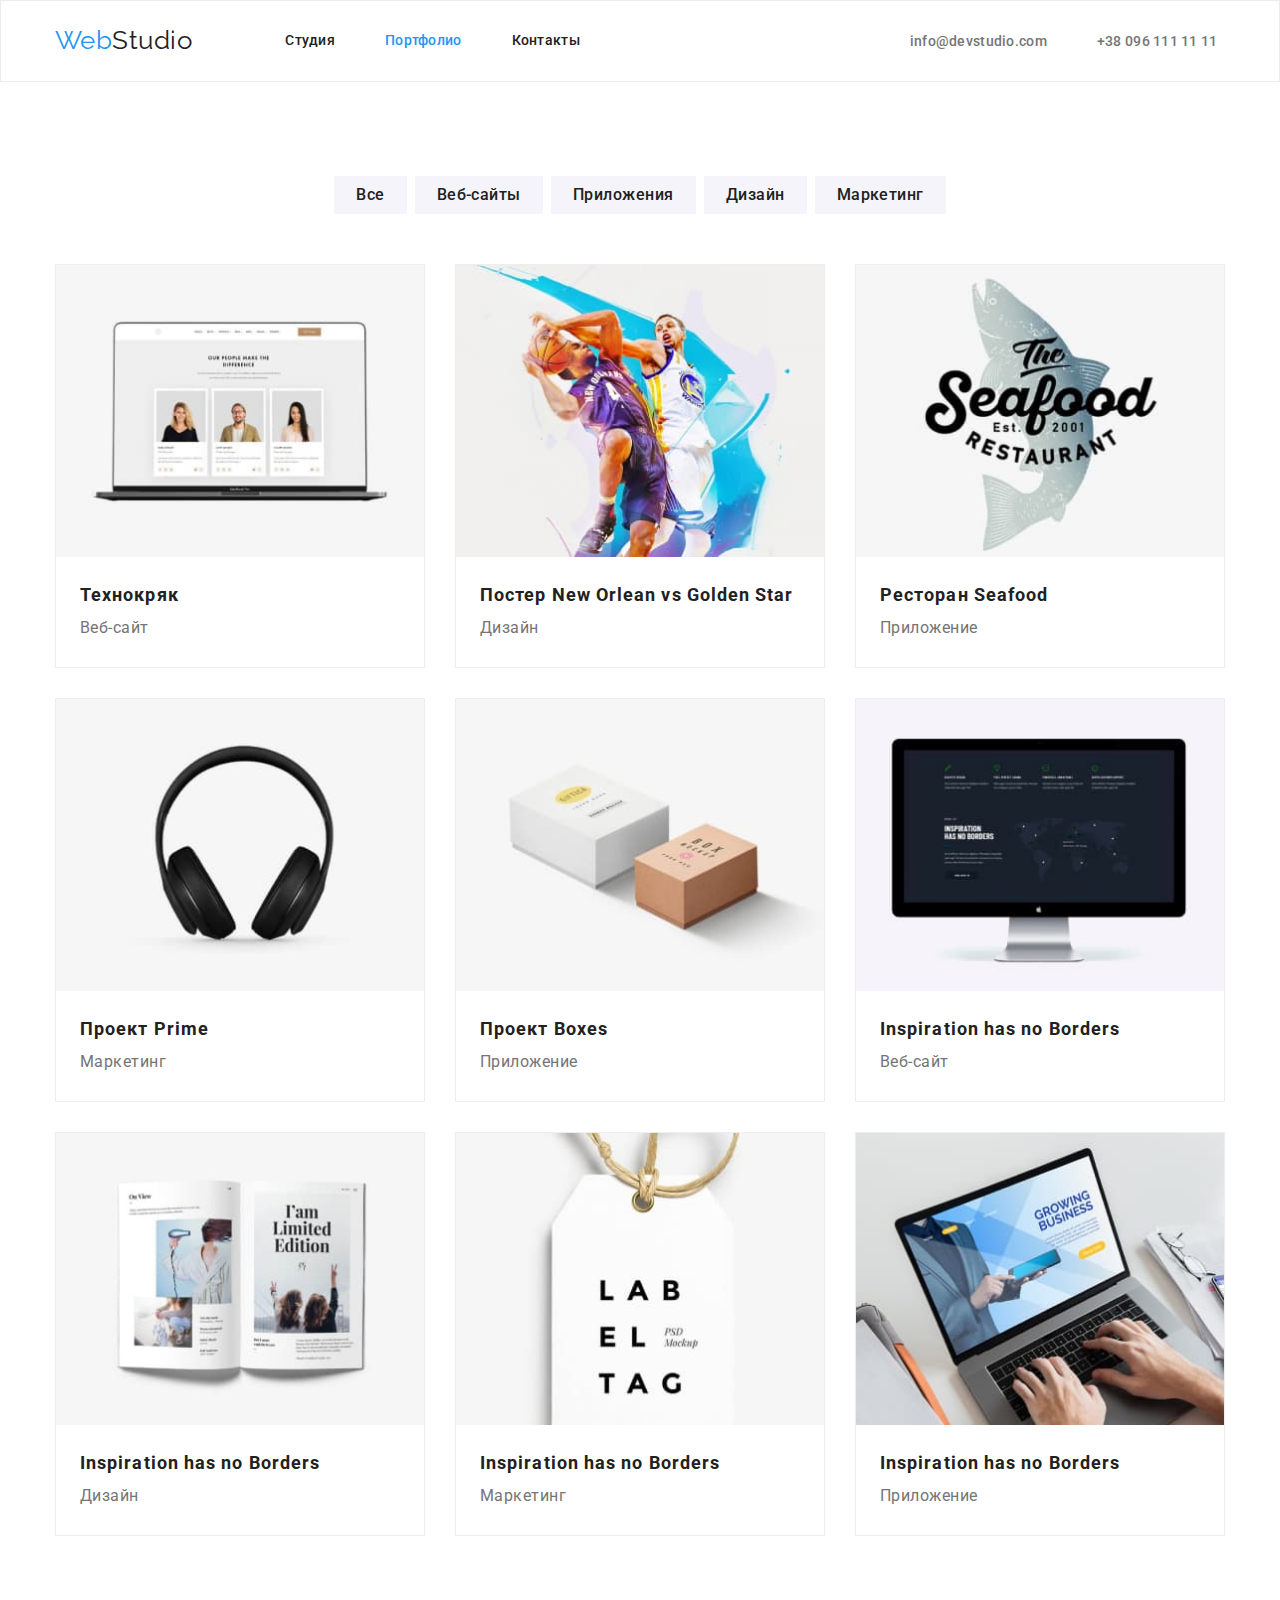
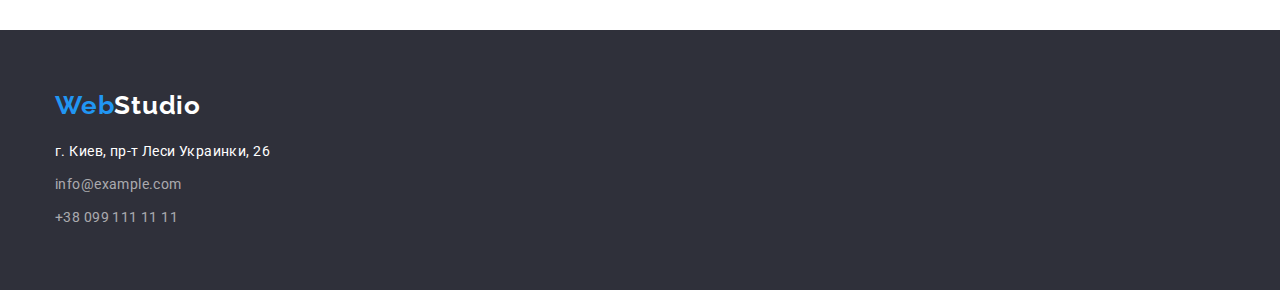
==== portfolio.html @ 839b8679 "New repository" ====
<!DOCTYPE html>
<html lang="ru">
<head>
    <meta charset="UTF-8">
    <meta http-equiv="X-UA-Compatible" content="IE=edge">
    <meta name="viewport" content="width=device-width, initial-scale=1.0">
    <title>Document</title>
    <link rel="preconnect" href="https://fonts.googleapis.com">
    <link rel="preconnect" href="https://fonts.gstatic.com" crossorigin>
    <link
        href="https://fonts.googleapis.com/css2?family=Raleway:wght@700&family=Roboto:ital,wght@0,400;0,500;0,700;1,900&display=swap"
        rel="stylesheet">
    <link rel="stylesheet" href="https://cdnjs.cloudflare.com/ajax/libs/modern-normalize/1.1.0/modern-normalize.min.css">
    <link rel="stylesheet" href="./css/styles.css">
</head>
<!-- Header and Nav-->
<body >
    <header>
        <header class="header logo-portfolio">
            <div class="container header-container">
                <nav class="site-nav">
                    <a href="" class="logo"> <span class="logo-part">Web</span>Studio</a>
                    <ul class="site-nav-contacts nav">
                        <li class="link list navs"><a href="./index.html" class="link-lists  ">Студия</a></li>
                        <li class="link list navs"><a href="./portfolio.html" class="link-lists active">Портфолио</a></li>
                        <li class="link list navs"><a href="" class="link-lists  ">Контакты</a></li>
                    </ul>
                </nav>
                <ul class="list-contacts-header">
                    <li class="link list links first"><a class="contacts-header list" href="mail:info@devstudio.com">
                            info@devstudio.com</a> </li>
                    <li class="link list links second"><a class="contacts-header list" href="tel:+380961111111"> +38 096 111 11
                            11</a> </li>
                </ul>
            </div>
        </header>
    <main>
        <section class="portfolio">
            <div class="container">
            <ul class="portfolio-filter-list list">
              <li class="portfolio-list-btn"><button type="button" class="filter-btn">Все</button></li>
              <li class="portfolio-list-btn"><button type="button" class="filter-btn">Веб-сайты</button></li>
              <li class="portfolio-list-btn"><button type="button" class="filter-btn">Приложения</button></li>
              <li class="portfolio-list-btn"><button type="button" class="filter-btn">Дизайн</button></li>
              <li class="portfolio-list-btn"><button type="button" class="filter-btn">Маркетинг</button></li>
            </ul>
            <ul class="portfolio-list list ">
                <li class="portfolio-list-item"> 
                <a href="" class="portfolio-title">
                <img src="./images/img11.jpg" alt="Первая ссылка" width="370" height="404"></a>
                <div class="img-section">
                  <h2 class="text-img">Технокряк</h2>
                  <p class="portfolio-list-text"> Веб-сайт</p>
                </div>
                </li>
               
                <li class="portfolio-list-item"> </span> 
                 <a href="" class="portfolio-title"> <span lang="en"></span>
                <img src="./images/img-22.jpg" alt="Вторая" width="370" height="404">
                <div class="img-section">
                    <h2 class="text-img"> Постер New Orlean vs Golden Star</h2>
                    <p class="portfolio-list-text"> Дизайн</p>
                </div>
                </a>
                </li>
               
                <li class="portfolio-list-item"> <a href="" class="portfolio-title"> <span lang="en"></span> 
                <a><img src="./images/img-9.jpg" alt="Третья" width="370" height="404">
                <div class="img-section">
                    <h2 class="text-img">Ресторан Seafood</h2>
                    <p class="portfolio-list-text"> Приложение</p>
                </div>
                </a>
                
                </li>
               
                <li class="portfolio-list-item"> <a href="" class="portfolio-title "> <span class="visually-hidden" lang="en">Prime</span> 
                <img src="./images/img-33.jpg" alt="Четвертая" width="370" height="404">
                <div class="img-section">
                    <h2 class="text-img">Проект Prime</h2>
                    <p class="portfolio-list-text"> Маркетинг</p>
                </div>
                </a>
                </li>
               
                <li class="portfolio-list-item"> <a href="" class="portfolio-title"><span lang="en" class="visually-hidden">Boxes</span> 
                <img src="./images/img-4.jpg" alt="Пятая" width="370" height="404">
               <div class="img-section">
                  <h2 class="text-img">Проект Boxes</h2>
                  <p class="portfolio-list-text"> Приложение</p>
               </div>
             </a>
                
                </li>
               
                <li class="portfolio-list-item"> <a href="" class="portfolio-title"><span lang="en" class="visually-hidden">Inspiration has no Borders</span> 
                <img src="./images/img-5.jpg" alt="Шестая" width="370" height="404">
                <div class="img-section">
                    <h2 class="text-img">Inspiration has no Borders</h2>
                    <p class="portfolio-list-text"> Веб-сайт</p>
                </div>
                </a>
                </li>
               
                <li class="portfolio-list-item"> <a href="" class="portfolio-title"><span lang="en" class="visually-hidden">Limited Edition</span>
                <img src="./images/img-6.jpg" alt="Седьмая" width="370" height="404">
                <div class="img-section">
                    <h2 class="text-img">Inspiration has no Borders</h2>
                    <p class="portfolio-list-text"> Дизайн</p>
                </div>
                </a>
                 </li>
                
                 <li class="portfolio-list-item"> <a href="" class="portfolio-title"><span lang="en" class="visually-hidden">LAB</span> 
                <img src="./images/img-7.jpg" alt="Восьмая" width="370" height="404">
                <div class="img-section">
                    <h2 class="text-img">Inspiration has no Borders</h2>
                    <p class="portfolio-list-text"> Маркетинг</p>
                </div>
                </a>
                </li>
                <li class="portfolio-list-item"> <a href="" class="portfolio-title"> <span lang="en" class="visually-hidden">Growing Business</span> 
                <img src="./images/img-8.jpg" alt="Девятая" width="370" height="404">
                <div class="img-section">
                    <h2 class="text-img">Inspiration has no Borders</h2>
                    <p class="portfolio-list-text"> Приложение</p>
                </div>
                </a>
                </li>
                

            </ul>
            </div>
        </section>    
    </main>
    <!-- Footer -->
   
    <footer class="footer ">
        <div class="container">
        <a href="" class="logo-footer"> <span class="logo-parts">Web</span>Studio</a>
        <address class="footer-address">
            <ul class="address-list list">
                <li class="links-each-adress"> <a class="address link"
                        href="https://www.google.com/maps/place/бул.+Леси+Украинки,+26,+Киев,+02000/data=!4m2!3m1!1s0x40d4cf0e033ecbe9:0x57a4dffefec77da0?sa=X&ved=2ahUKEwj2l7GH7NT1AhWhxIsKHQhlANwQ8gF6BAgKEAE">г.
                        Киев, пр-т Леси Украинки, 26 </a> </li>
                <li class="links-each-adress"> <a class="mail-add link" href="mail:info@example.com"> info@example.com
                    </a> </li>
                <li class="links-each-adress"> <a class="phone-number link" href="tel:+380961111111">+38 099 111 11 11
                    </a> </li>
            </ul>
        </address>
        </div>
    </footer>


</body>
</html>
---- css/styles.css ----
:root {
  --primary-text-color: #212121;
  --title-text-color: #212121;
  --accent-color: #2196f3;
  --main-text-color: #212121;
  --text-color: #757575;
  --accent-hover-color: #188ce8;
  --white-text-color: #ffffff;
  --button-bg-grey-color: #f5f4fa;
  --secondary-bg-color: #f5f4fa;
  --bg-grey-color: #2f303a;
}

.list {
  list-style: none;
}
.link {
  text-decoration: none;
}
.link-list {
  text-decoration: none;
}

body {
  font-family: Roboto, sans-serif;
  font-style: normal;
  letter-spacing: 0.03em;
  color: #212121;
  background-color: FFFFFF;
}

h1,
h2,
h3,
h4,
h5,
h6,
p {
  margin-top: 0px;
  margin-bottom: 0px;
  padding-left: 0px;
}

ul,
ol {
  padding: 0;
  margin-top: 0px;
  margin-bottom: 0px;
}

img {
  display: block;
  max-width: 100%;
  height: auto;
}

.logo {
  text-decoration: none;
  color: var(--title-text-color);
  font-family: Raleway, sans-serif;
  font-size: 26px;
  line-height: 1.2;
}

.logo-part {
  color: #2196f3;
}

.logo-portfolio {
  border: 1px solid #ececec;
}

.logo:hover {
  color: var(--accent-color);
  font-size: 26px;
}

.header {
  background-color: #ffffff;
}

/* .site-nav {
  display: flex;
  align-items: center;
} */

.container {
  width: 1200px;
  padding-left: 15px;
  padding-right: 15px;
  margin-left: auto;
  margin-right: auto;
}

.header-container {
  display: flex;
}

.site-nav-contacts {
  display: flex;
  align-items: center;
}

.site-nav {
  display: flex;
  align-items: center;
  justify-content: space-between;
}

.logo {
  display: block;
  padding-top: 24px;
  padding-bottom: 24px;
  margin-right: 93px;
  line-height: 31px;
}

.site-nav-contacts .navs {
  margin-right: 50px;
}

.site-nav-contacts .navs:last-child {
  margin-right: 0;
}

.list-contacts-header {
  display: flex;
  align-items: center;
  justify-content: space-between;
  line-height: 16px;
}

.first {
  margin-left: 330px;
}

.second {
  margin-left: 50px;
}

.site-nav-contacts {
  font-weight: 500;
  font-size: 14px;
  line-height: 16px;
  letter-spacing: 0.02em;
  color: #212121;
}

.part:active {
  color: var(--accent-text-color);
}

.link-lists {
  font-weight: 500;
  font-size: 14px;
  line-height: 1.14;
  letter-spacing: 0.02em;
  color: #212121;
  padding: 32px 0;
  display: block;
}

.site-nav-contacts .link-lists:hover {
  font-size: 14px;
  color: var(--accent-color);
}

.site-nav-contacts .link-lists:focus {
  font-size: 14px;
  color: var(--accent-color);
}

.site-nav.current {
  color: var(--accent-color);
}

.contacts-header {
  font-weight: 500;
  font-size: 14px;
  line-height: 1.1x;
  letter-spacing: 0.02em;
  color: #757575;
}

.contacts-header:hover,
.contacts-header:focus {
  color: var(--accent-color);
}

.hero {
  display: block;
  background-color: var(--bg-grey-color);
  margin-left: auto;
  margin-right: auto;
  max-width: 1600px;
  text-align: center;
  padding: 200px 0;
}
.main-title {
  font-weight: 900;
  font-size: 44px;
  line-height: 1.4;
  text-align: center;
  letter-spacing: 0.06em;
  text-transform: uppercase;
  color: var(--white-text-color);
  padding-bottom: 30px;
  margin-top: 0;
  margin-bottom: 0;
}
.modal-button {
  font-weight: 700;
  font-size: 16px;
  width: 200px;
  height: 50px;
  box-shadow: 0px 4px 4px rgba(0, 0, 0, 0.15);
  border-radius: 4px;
  line-height: 1.9;
  text-align: center;
  letter-spacing: 0.06em;
  color: var(--white-text-color);
  background-color: var(--accent-color);
  cursor: pointer;
  display: inline-block;
}

/* description section */
.description-second-title {
  font-weight: 700;
  font-size: 14px;
  line-height: 1.1;
  letter-spacing: 0.03em;
  text-transform: uppercase;
  color: var(--primary-text-color);
}

.description {
  padding-bottom: 94px;
  padding-top: 94px;
}

.description-list {
  display: flex;
}

.description-list-item {
  margin-right: 30px;
}

.description-list-item:last-child {
  margin-right: 0;
}

.img-section {
  padding: 20px 24px;
  align-items: center;
}

.text-img {
  font-family: Roboto;
  font-style: normal;
  font-weight: bold;
  font-size: 18px;
  line-height: 2;
  letter-spacing: 0.06em;
  color: #212121;
}

.visually-hidden {
  position: absolute;
  width: 1px;
  height: 1px;
  margin: -1px;
  border: 0;
  padding: 0;
  white-space: nowrap;
  clip-path: inset(100%);
  clip: rect(0 0 0 0);
  overflow: hidden;
}
.description-text {
  font-size: 14px;
  line-height: 1.7;
  letter-spacing: 0.03em;
  color: var(--text-color);
  padding-top: 10px;
}

.about {
  padding-bottom: 94px;
}

.about-title,
.title-secondary {
  font-weight: 700;
  font-size: 36px;
  line-height: 1.2;
  text-align: center;
  letter-spacing: 0.03em;
  color: var(--main-text-color);
}

.text {
  background-color: #f5f4fa;
  color: #212121;
}

.about-title {
  margin-bottom: 50px;
  align-items: center;
}

.about-list-photo {
  display: flex;
}

.each-foto {
  margin-right: 30px;
}

.each-foto:last-child {
  margin-right: 0;
}

.team {
  padding-top: 94px;
  padding-bottom: 94px;
  background-color: var(--secondary-bg-color);
}

.title-secondary {
  align-items: center;
  margin-bottom: 50px;
}
/* .text */

.team-workers-list {
  background-color: #ffffff;
  margin-right: 30px;
  box-shadow: 0px 1px 3px rgba(0, 0, 0, 0.12), 0px 1px 1px rgba(0, 0, 0, 0.14),
    0px 2px 1px rgba(0, 0, 0, 0.2);
  border-radius: 0px 0px 4px 4px;
}

.team-workers-list:last-child {
  margin-right: 0;
}

.team-workers {
  background-color: #f5f4fa;
  display: flex;
  flex-wrap: nowrap;
}

.list-name-worker {
  font-family: Roboto;
  font-weight: 500;
  font-size: 16px;
  line-height: 1.18;
  text-align: center;
  letter-spacing: 0.03em;
  color: var(--title-text-color);
  padding-top: 30px;
  padding-bottom: 10px;
}

.list-job {
  font-family: Roboto;
  font-weight: 400;
  font-size: 16px;
  line-height: 1.18;
  text-align: center;
  letter-spacing: 0.03em;
  color: #757575;
  padding-bottom: 30px;
}

.footer {
  background-color: #2f303a;
  color: #ffffff;
  padding-bottom: 60px;
  padding-top: 60px;
  display: block;
}

.logo-footer {
  display: inline-block;
  text-decoration: none;
  color: #ffffff;
  font-family: Raleway;
  font-weight: 700;
  font-size: 26px;
  line-height: 1.19;
  letter-spacing: 0.03em;
  margin-bottom: 20px;
}
.logo-parts {
  color: #2196f3;
}
.address-list {
  margin-top: 0px;
  font-style: normal;
  font-size: 14px;
  line-height: 1.7;
  letter-spacing: 0.03em;
  color: var(--white-text-color);
}

.links-each-adress {
  display: block;
  margin-bottom: 9px;
}

.links-each-adress:last-child {
  margin-bottom: 0;
}

.address {
  font-family: Roboto;
  font-style: normal;
  font-weight: normal;
  font-size: 14px;
  line-height: 1.7;
  letter-spacing: 0.03em;
  color: #ffffff;
}
.mail-add {
  font-style: normal;
  font-size: 14px;
  line-height: 1.7;
  letter-spacing: 0.03em;
  color: rgba(255, 255, 255, 0.6);
}
.phone-number {
  font-style: normal;
  font-size: 14px;
  line-height: 1.7;
  letter-spacing: 0.03em;
  color: rgba(255, 255, 255, 0.6);
}

.address:hover {
  color: var(--accent-hover-color);
}
.mail-add:hover {
  color: var(--accent-hover-color);
}
.phone-number:hover {
  color: var(--accent-hover-color);
}
.address:focus {
  color: var(--accent-hover-color);
}
.mail-add:focus {
  color: var(--accent-hover-color);
}
.phone-number:focus {
  color: var(--accent-hover-color);
}

/* PORTFOLIO */
/* PORTFOLIO */
.active {
  color: var(--accent-color);
}

.portfolio {
  align-items: center;
}

.portfolio-list {
  color: #212121;
  background-color: #ffffff;
  display: flex;
  flex-wrap: wrap;
}
.portfolio-list-btn {
  font-size: 16px;
  line-height: 1.6;
  letter-spacing: 0.03em;
  color: var(--secondary-bg-color);
  display: inline-block;
  align-items: center;
  margin-right: 8px;
}

.portfolio-list-btn:last-child {
  margin-right: 0;
}

.portfolio-filter-list {
  display: flex;
  justify-content: center;
  margin-bottom: 50px;
}

.portfolio {
  padding-top: 94px;
  padding-bottom: 94px;
}

.filter-btn {
  font-family: Roboto;
  background-color: var(--secondary-bg-color);
  border-width: 0px;
  color: #212121;
  cursor: pointer;
  font-weight: 500;
  font-size: 16px;
  line-height: 1.6;
  text-align: center;
  letter-spacing: 0.03em;
  color: #212121;
  padding: 6px 22px;
}

.filter-btn:hover,
.filter-btn:focus {
  color: var(--white-text-color);
  background-color: var(--accent-hover-color);
}
/* portfolio-list-img */
.portfolio-title {
  display: block;
  font-weight: bold;
  font-size: 18px;
  line-height: 2;
  letter-spacing: 0.06em;
  color: var(--main-text-color);
  background-color: #ffffff;
}
.portfolio-list-item {
  background-color: #ffffff;
  border: 1px solid #eeeeee;
  box-sizing: border-box;
  margin-right: 30px;
  width: 370px;
  height: 404px;
  margin-bottom: 30px;
}

.portfolio-list-item:nth-child(3n) {
  margin-right: 0;
}

.portfolio-list-item:nth-last-child(-n + 3) {
  margin-bottom: 0;
}

.portfolio-list-text {
  font-size: 16px;
  line-height: 1.9;
  letter-spacing: 0.03em;
  color: var(--text-color);
  background-color: #ffffff;
  font-family: Roboto;
  font-style: normal;
  font-weight: normal;
}

a {
  text-decoration: none;
}

.logo-footer:hover {
  color: var(--accent-color);
  font-size: 26px;
}
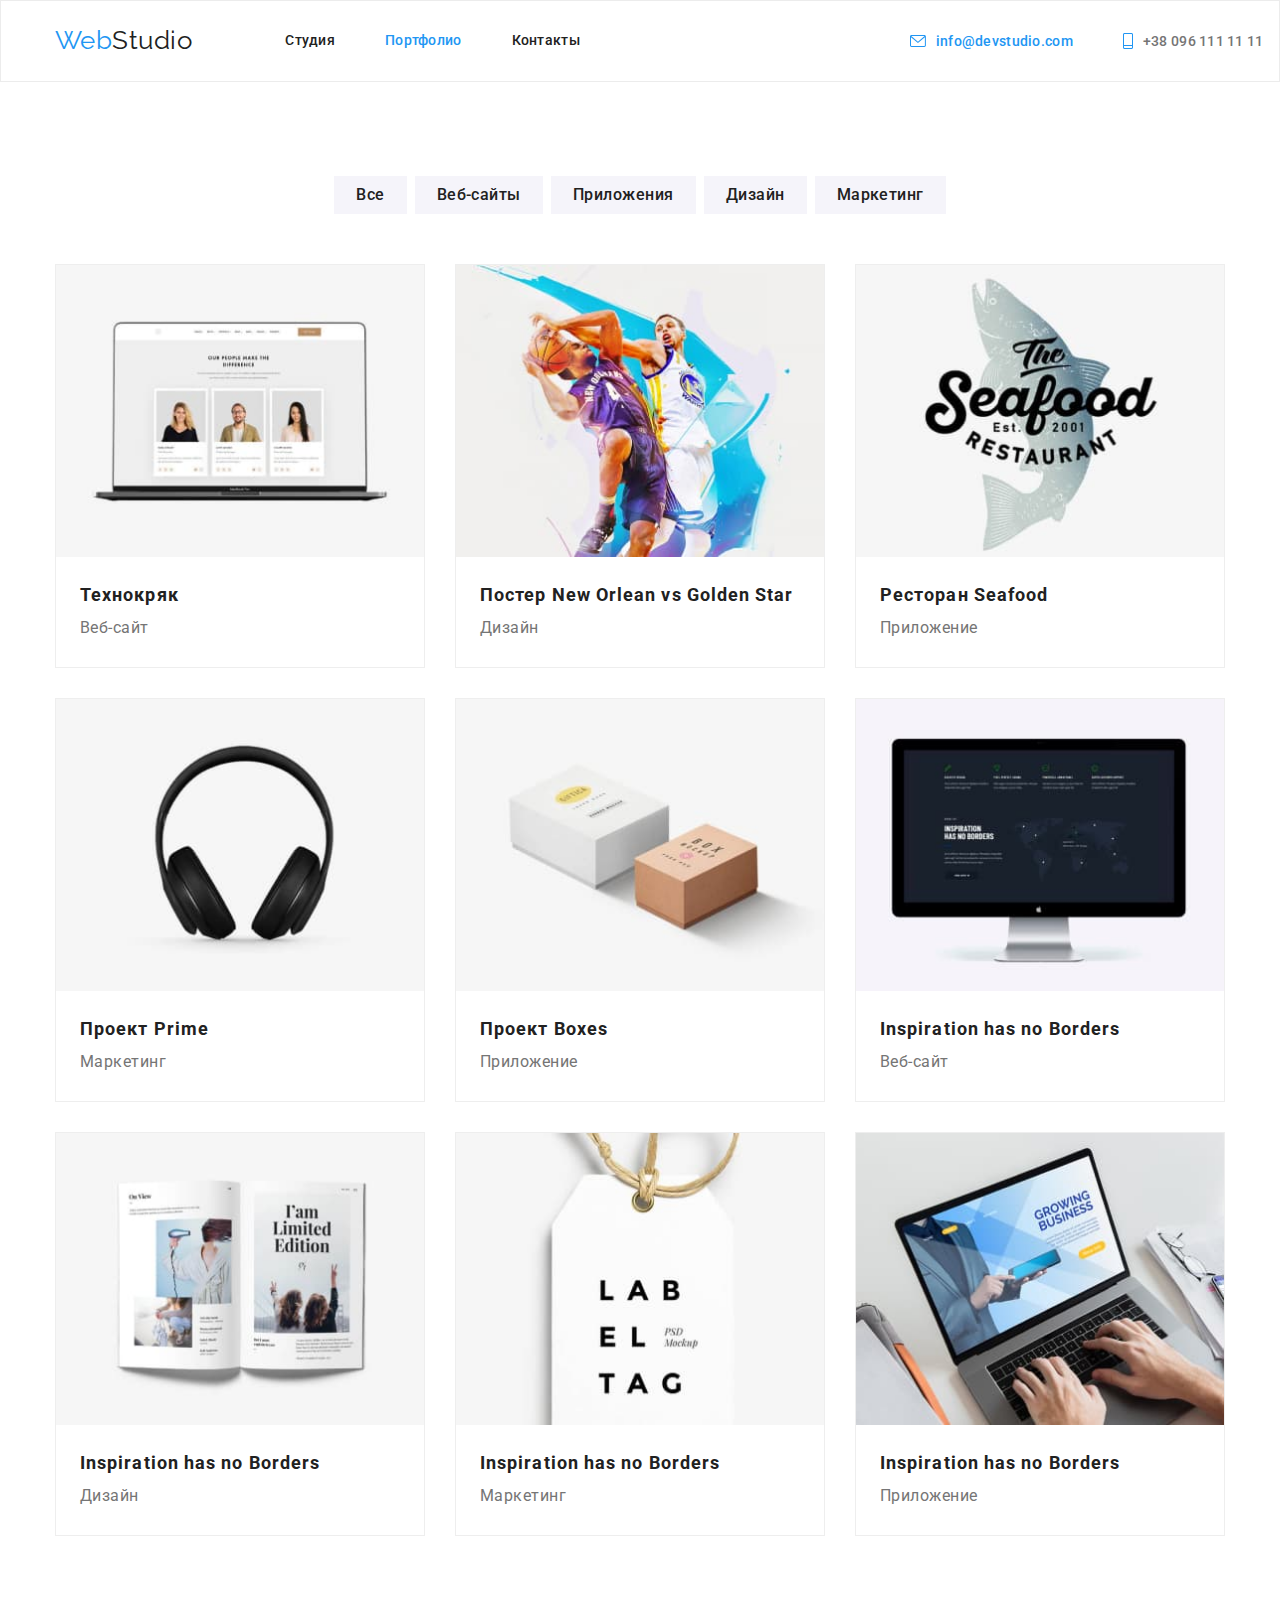
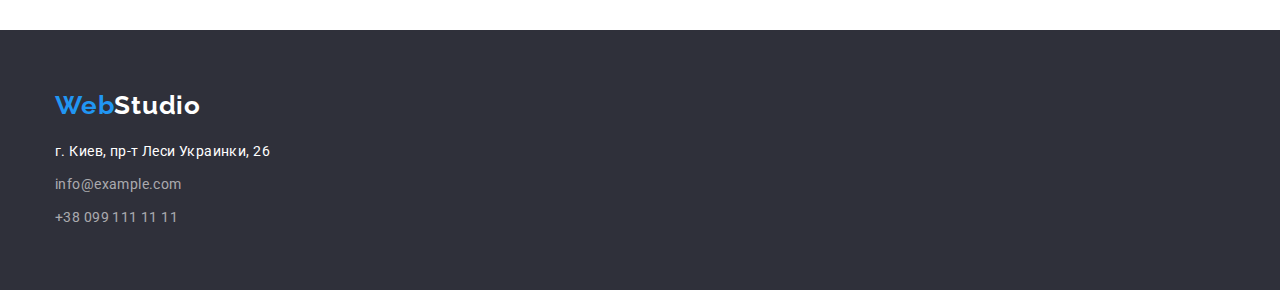
==== commit c3fc0149: "Part-work" ====
--- a/portfolio.html
+++ b/portfolio.html
@@ -21,16 +21,20 @@
                 <nav class="site-nav">
                     <a href="" class="logo"> <span class="logo-part">Web</span>Studio</a>
                     <ul class="site-nav-contacts nav">
-                        <li class="link list navs"><a href="./index.html" class="link-lists  ">Студия</a></li>
+                        <li class="link list navs"><a href="./index.html" class="link-lists ">Студия</a></li>
                         <li class="link list navs"><a href="./portfolio.html" class="link-lists active">Портфолио</a></li>
                         <li class="link list navs"><a href="" class="link-lists  ">Контакты</a></li>
                     </ul>
                 </nav>
                 <ul class="list-contacts-header">
-                    <li class="link list links first"><a class="contacts-header list" href="mail:info@devstudio.com">
-                            info@devstudio.com</a> </li>
-                    <li class="link list links second"><a class="contacts-header list" href="tel:+380961111111"> +38 096 111 11
-                            11</a> </li>
+                    <li class="link list links first"><a class="contacts-header mail list" href="mail:info@devstudio.com">
+                        <svg class="contacts-icon" width="16" height="12">
+                            <use href="./images/icons.svg#icon-envelope"> </use>
+                        </svg> info@devstudio.com</a> </li> </li>
+                    <li class="link list links second"><a class="contacts-header list" href="tel:+380961111111">
+                        <svg class="contacts-icon" width="10" height="16">
+                            <use href="./images/icons.svg#icon-Vector"> </use>
+                        </svg>+38 096 111 11 11</a></li>
                 </ul>
             </div>
         </header>
--- a/css/styles.css
+++ b/css/styles.css
@@ -123,6 +123,50 @@
   margin-right: 0;
 }
 
+.first {
+  margin-left: 330px;
+}
+
+.second {
+  margin-left: 50px;
+}
+
+.site-nav-contacts {
+  font-weight: 500;
+  font-size: 14px;
+  line-height: 16px;
+  letter-spacing: 0.02em;
+  color: #212121;
+}
+
+.part:active {
+  color: var(--accent-text-color);
+}
+
+.link-lists {
+  font-weight: 500;
+  font-size: 14px;
+  line-height: 1.14;
+  letter-spacing: 0.02em;
+  color: #212121;
+  padding: 32px 0;
+  display: block;
+}
+
+.site-nav-contacts .link-lists:hover {
+  font-size: 14px;
+  color: var(--accent-color);
+}
+
+.site-nav-contacts .link-lists:focus {
+  font-size: 14px;
+  color: var(--accent-color);
+}
+
+.site-nav.current {
+  color: var(--accent-color);
+}
+
 .list-contacts-header {
   display: flex;
   align-items: center;
@@ -130,47 +174,7 @@
   line-height: 16px;
 }
 
-.first {
-  margin-left: 330px;
-}
-
-.second {
-  margin-left: 50px;
-}
-
-.site-nav-contacts {
-  font-weight: 500;
-  font-size: 14px;
-  line-height: 16px;
-  letter-spacing: 0.02em;
-  color: #212121;
-}
-
-.part:active {
-  color: var(--accent-text-color);
-}
-
-.link-lists {
-  font-weight: 500;
-  font-size: 14px;
-  line-height: 1.14;
-  letter-spacing: 0.02em;
-  color: #212121;
-  padding: 32px 0;
-  display: block;
-}
-
-.site-nav-contacts .link-lists:hover {
-  font-size: 14px;
-  color: var(--accent-color);
-}
-
-.site-nav-contacts .link-lists:focus {
-  font-size: 14px;
-  color: var(--accent-color);
-}
-
-.site-nav.current {
+.links .mail {
   color: var(--accent-color);
 }
 
@@ -180,6 +184,14 @@
   line-height: 1.1x;
   letter-spacing: 0.02em;
   color: #757575;
+  display: flex;
+  align-items: center;
+  white-space: nowrap;
+}
+
+.contacts-icon {
+  margin-right: 10px;
+  fill: var(--accent-color);
 }
 
 .contacts-header:hover,
@@ -189,12 +201,18 @@
 
 .hero {
   display: block;
-  background-color: var(--bg-grey-color);
+  background-color: #c4c4c4;
   margin-left: auto;
   margin-right: auto;
   max-width: 1600px;
   text-align: center;
   padding: 200px 0;
+  background-image: linear-gradient(
+      rgba(47, 48, 58, 0.4),
+      rgba(47, 48, 58, 0.4)
+    ),
+    url(../images/mg-4hw.jpg);
+  background-size: cover;
 }
 .main-title {
   font-weight: 900;
@@ -232,6 +250,16 @@
   letter-spacing: 0.03em;
   text-transform: uppercase;
   color: var(--primary-text-color);
+  margin-top: 30px;
+}
+
+.foto-box-first {
+  background-color: #f5f4fa;
+  width: 270px;
+  height: 120px;
+  display: flex;
+  justify-content: center;
+  align-items: center;
 }
 
 .description {
@@ -297,6 +325,7 @@
   line-height: 1.2;
   text-align: center;
   letter-spacing: 0.03em;
+
   color: var(--main-text-color);
 }
 
@@ -325,6 +354,7 @@
 .team {
   padding-top: 94px;
   padding-bottom: 94px;
+
   background-color: var(--secondary-bg-color);
 }
 
@@ -342,6 +372,46 @@
   border-radius: 0px 0px 4px 4px;
 }
 
+.social-list-icon {
+  display: flex;
+  justify-content: center;
+  margin-bottom: 30px;
+}
+
+.icon-team {
+  fill: #afb1b8;
+}
+
+.icon-team:hover {
+  fill: white;
+}
+
+.social-list-icons {
+  margin-right: 10px;
+}
+
+.social-list-icons:last-child {
+  margin-right: 0;
+}
+
+.social-list-icons::marker {
+  content: none;
+}
+.social-icons-list {
+  display: flex;
+  justify-content: center;
+  align-items: center;
+  width: 44px;
+  height: 44px;
+  border-radius: 50%;
+}
+
+.social-icons-list:hover,
+.social-icons-list:focus {
+  background-color: var(--accent-color);
+  color: white;
+}
+
 .team-workers-list:last-child {
   margin-right: 0;
 }
@@ -371,6 +441,7 @@
   line-height: 1.18;
   text-align: center;
   letter-spacing: 0.03em;
+
   color: #757575;
   padding-bottom: 30px;
 }
@@ -458,8 +529,10 @@
   color: var(--accent-hover-color);
 }
 
-/* PORTFOLIO */
-/* PORTFOLIO */
+.mail-add:focus .active {
+  color: var(--accent-color);
+}
+
 .active {
   color: var(--accent-color);
 }
@@ -519,7 +592,7 @@
   color: var(--white-text-color);
   background-color: var(--accent-hover-color);
 }
-/* portfolio-list-img */
+
 .portfolio-title {
   display: block;
   font-weight: bold;
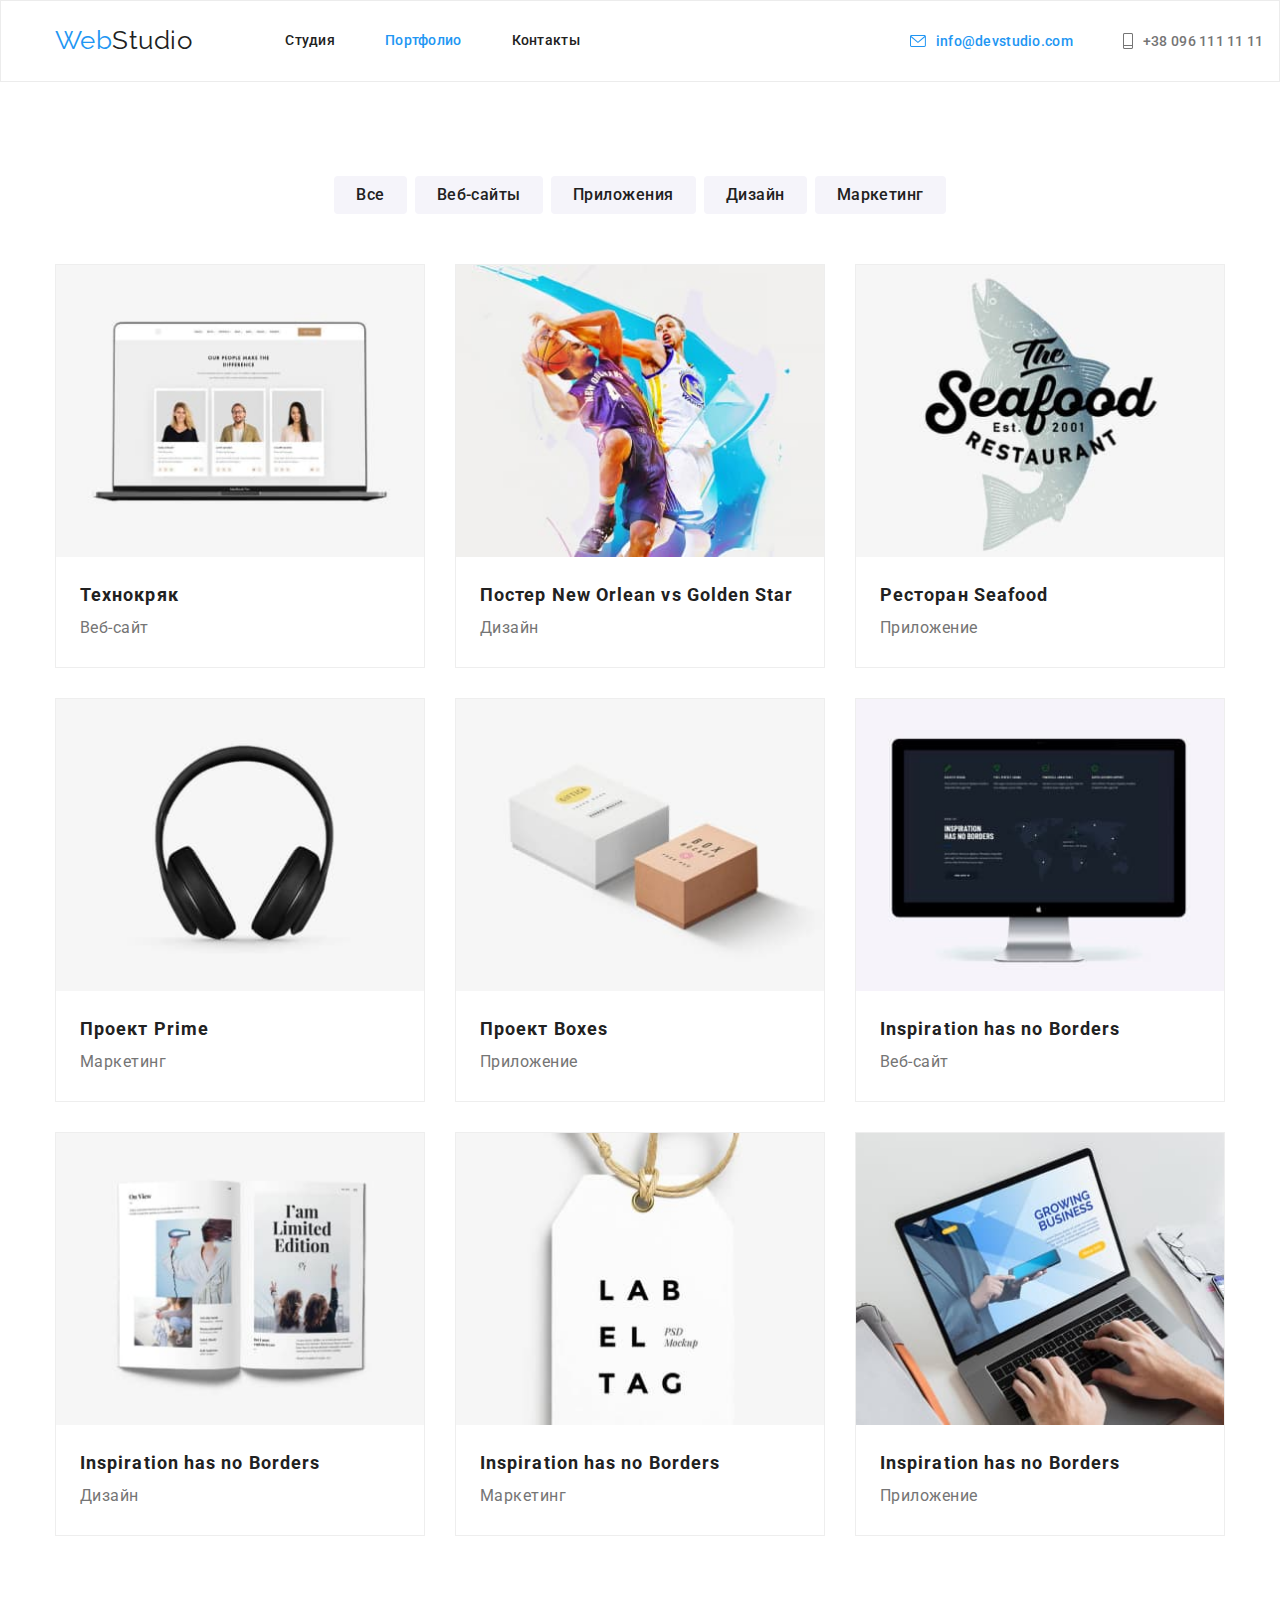
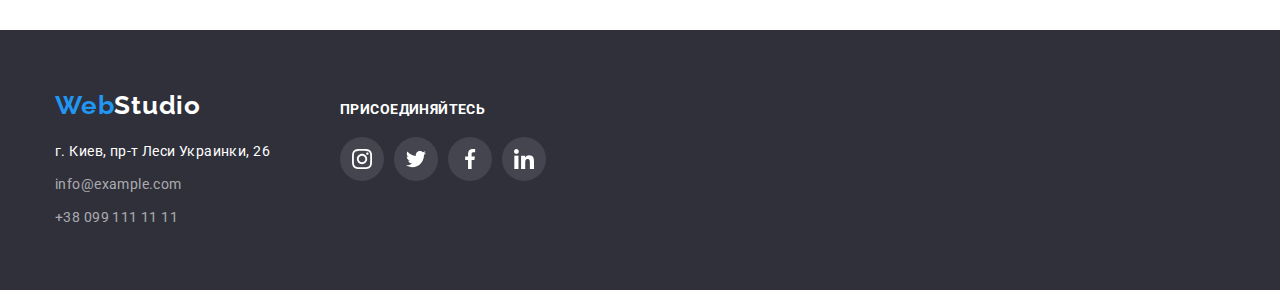
==== commit 64c8dba6: "Ready pages" ====
--- a/portfolio.html
+++ b/portfolio.html
@@ -140,19 +140,59 @@
     <!-- Footer -->
    
     <footer class="footer ">
-        <div class="container">
-        <a href="" class="logo-footer"> <span class="logo-parts">Web</span>Studio</a>
-        <address class="footer-address">
-            <ul class="address-list list">
-                <li class="links-each-adress"> <a class="address link"
-                        href="https://www.google.com/maps/place/бул.+Леси+Украинки,+26,+Киев,+02000/data=!4m2!3m1!1s0x40d4cf0e033ecbe9:0x57a4dffefec77da0?sa=X&ved=2ahUKEwj2l7GH7NT1AhWhxIsKHQhlANwQ8gF6BAgKEAE">г.
-                        Киев, пр-т Леси Украинки, 26 </a> </li>
-                <li class="links-each-adress"> <a class="mail-add link" href="mail:info@example.com"> info@example.com
-                    </a> </li>
-                <li class="links-each-adress"> <a class="phone-number link" href="tel:+380961111111">+38 099 111 11 11
-                    </a> </li>
-            </ul>
-        </address>
+        <div class="footer-divs">
+            <div class="container-footer">
+                <a href="" class="logo-footer"> <span class="logo-parts">Web</span>Studio</a>
+                <address class="footer-address">
+                    <ul class="address-list list">
+                        <li class="links-each-adress"> <a class="address link"
+                                href="https://www.google.com/maps/place/бул.+Леси+Украинки,+26,+Киев,+02000/data=!4m2!3m1!1s0x40d4cf0e033ecbe9:0x57a4dffefec77da0?sa=X&ved=2ahUKEwj2l7GH7NT1AhWhxIsKHQhlANwQ8gF6BAgKEAE">г.
+                                Киев, пр-т Леси Украинки, 26 </a> </li>
+                        <li class="links-each-adress"> <a class="mail-add link" href="mail:info@example.com"> info@example.com
+                            </a> </li>
+                        <li class="links-each-adress"> <a class="phone-number link" href="tel:+380961111111">+38 099 111 11 11
+                            </a> </li>
+                    </ul>
+                </address>
+            </div>
+            <div class="adress-links">
+                <h3 class="adress-link">присоединяйтесь</h3>
+                <ul class="social-list-icon-adress list">
+                    <li class="social-list-icons-footer">
+                        <a class="social-icons-footer" href="">
+                            <svg class="icon-team-footer" width="20" height="20">
+                                <use href="./images/icons.svg#icon-instagram-2">
+                                </use>
+                            </svg>
+                        </a>
+                    </li>
+                    <li class="social-list-icons-footer">
+                        <a class="social-icons-footer" href="">
+                            <svg class="icon-team-footer" width="20" height="20">
+                                <use href="./images/icons.svg#icon-twitter-1">
+                                </use>
+                            </svg>
+                        </a>
+                    </li>
+                    <li class="social-list-icons-footer">
+                        <a class="social-icons-footer" href="">
+                            <svg class="icon-team-footer" width="20" height="20">
+                                <use href="./images/icons.svg#icon-facebook-1">
+                                </use>
+                            </svg>
+                        </a>
+                    </li>
+                    <li class="social-list-icons-footer">
+                        <a class="social-icons-footer" href="">
+                            <svg class="icon-team-footer" width="20" height="20">
+                                <use href="./images/icons.svg#icon-linkedin-1">
+                                </use>
+                            </svg>
+                        </a>
+                    </li>
+                </ul>
+            </div>
+        </div>
         </div>
     </footer>
 
--- a/css/styles.css
+++ b/css/styles.css
@@ -26,7 +26,7 @@
   font-style: normal;
   letter-spacing: 0.03em;
   color: #212121;
-  background-color: FFFFFF;
+  background-color: #ffffff;
 }
 
 h1,
@@ -378,14 +378,19 @@
   margin-bottom: 30px;
 }
 
+.social-icons-list:hover,
+.social-icons-list:focus {
+  background-color: var(--accent-hover-color);
+}
+
+.social-icons-list:hover .icon-team,
+.social-icons-list:focus .icon-team {
+  fill: var(--white-text-color);
+}
+
 .icon-team {
   fill: #afb1b8;
 }
-
-.icon-team:hover {
-  fill: white;
-}
-
 .social-list-icons {
   margin-right: 10px;
 }
@@ -406,13 +411,7 @@
   border-radius: 50%;
 }
 
-.social-icons-list:hover,
-.social-icons-list:focus {
-  background-color: var(--accent-color);
-  color: white;
-}
-
-.team-workers-list:last-child {
+.icon-team .team-workers-list:last-child {
   margin-right: 0;
 }
 
@@ -446,12 +445,88 @@
   padding-bottom: 30px;
 }
 
+/* OUR CLIENTS */
+
+.clients {
+  padding-top: 94px;
+  padding-bottom: 94px;
+}
+
+.list-companies::marker {
+  content: none;
+}
+
+.list-companies {
+  border: 1px solid #afb1b8;
+  box-sizing: border-box;
+  border-radius: 4px;
+  width: 170px;
+  height: 92px;
+  margin-right: 30px;
+  padding: 16px 32px;
+}
+
+.list-companies:last-child {
+  margin-right: 0;
+}
+
+.icon-company {
+  fill: #afb1b8;
+}
+
+.links-companies:hover .icon-company,
+.links-companies:focus .icon-company {
+  fill: var(--accent-color);
+}
+
+.list-companies:hover,
+.list-companies:focus {
+  border-color: var(--accent-color);
+}
+
+.companies {
+  display: flex;
+  justify-content: space-between;
+}
+
+.links-companies {
+  display: flex;
+  justify-content: center;
+}
+
+/* FOOTTER */
 .footer {
   background-color: #2f303a;
   color: #ffffff;
   padding-bottom: 60px;
   padding-top: 60px;
   display: block;
+}
+
+.footer-divs {
+  width: 1200px;
+  padding-left: 15px;
+  padding-right: 15px;
+  margin-left: auto;
+  margin-right: auto;
+}
+
+.footer > .footer-divs {
+  display: flex;
+  align-items: baseline;
+}
+
+.container-footer {
+  margin-right: ;
+}
+
+.social-list-icon-adress {
+  display: flex;
+  margin-top: 20px;
+}
+
+.social-list-icons-footer {
+  margin-right: 10px;
 }
 
 .logo-footer {
@@ -508,6 +583,45 @@
   line-height: 1.7;
   letter-spacing: 0.03em;
   color: rgba(255, 255, 255, 0.6);
+}
+
+.adress-links {
+  margin-left: 70px;
+}
+
+.adress-link {
+  font-family: Roboto;
+  font-style: normal;
+  font-weight: bold;
+  font-size: 14px;
+  line-height: 1, 14;
+  letter-spacing: 0.03em;
+  text-transform: uppercase;
+  color: #ffffff;
+}
+
+.social-icons-footer {
+  display: flex;
+  justify-content: center;
+  align-items: center;
+  width: 44px;
+  height: 44px;
+  border-radius: 50%;
+  background: rgba(255, 255, 255, 0.1);
+}
+
+.icon-team-footer {
+  fill: var(--white-text-color);
+}
+
+.icon-team-footer:hover,
+.icon-team-footer:focus {
+  fill: var(--white-text-color);
+}
+
+.social-icons-footer:hover,
+.social-icons-footer:focus {
+  background-color: var(--accent-hover-color);
 }
 
 .address:hover {
@@ -585,6 +699,7 @@
   letter-spacing: 0.03em;
   color: #212121;
   padding: 6px 22px;
+  border-radius: 4px;
 }
 
 .filter-btn:hover,
@@ -620,6 +735,12 @@
   margin-bottom: 0;
 }
 
+.portfolio-list-item:hover,
+.portfolio-list-item:focus {
+  box-shadow: 0px 1px 1px rgba(0, 0, 0, 0.12), 0px 4px 4px rgba(0, 0, 0, 0.06),
+    1px 4px 6px rgba(0, 0, 0, 0.16);
+}
+
 .portfolio-list-text {
   font-size: 16px;
   line-height: 1.9;
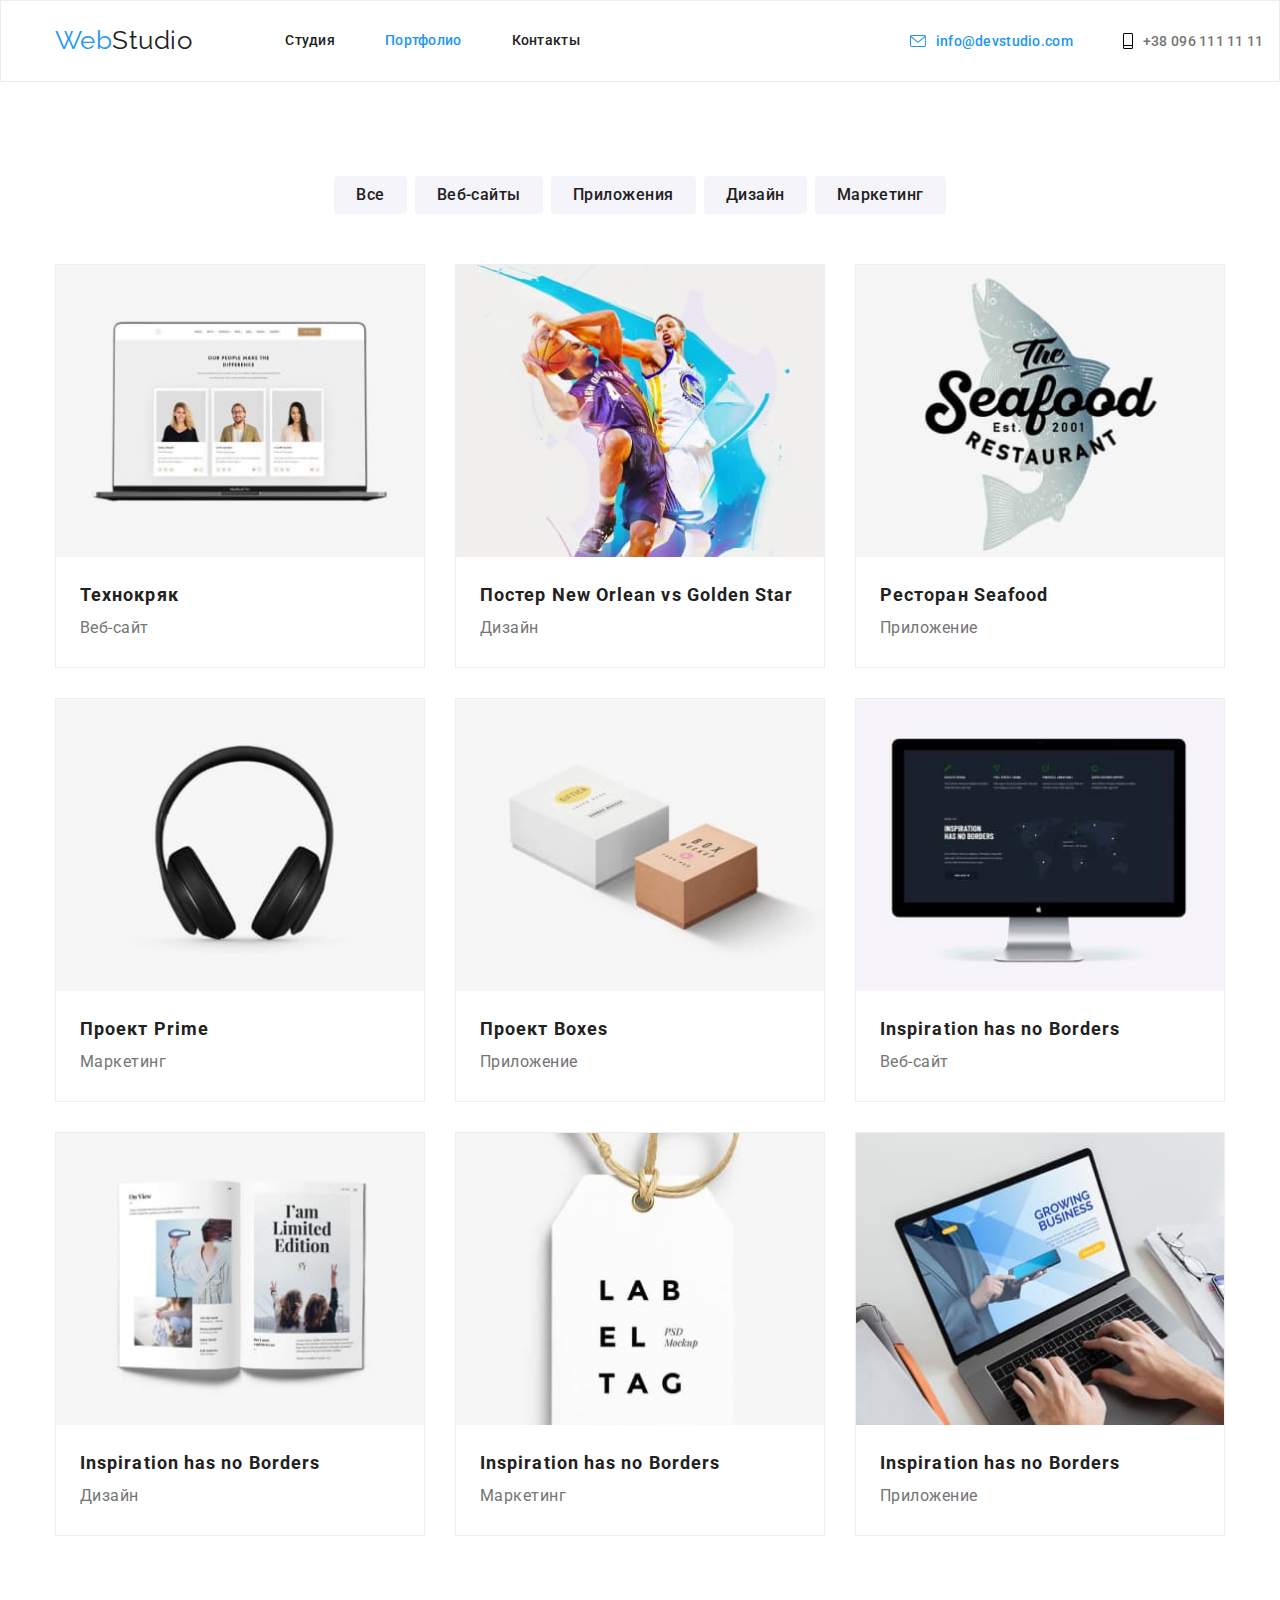
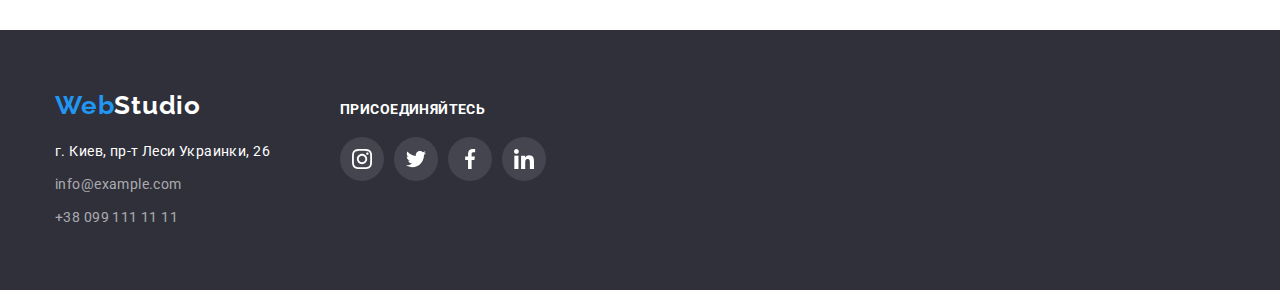
==== commit 0c0af0c3: "Ready pages" ====
--- a/portfolio.html
+++ b/portfolio.html
@@ -28,7 +28,7 @@
                 </nav>
                 <ul class="list-contacts-header">
                     <li class="link list links first"><a class="contacts-header mail list" href="mail:info@devstudio.com">
-                        <svg class="contacts-icon" width="16" height="12">
+                        <svg class="contacts-icon mail-icon" width="16" height="12">
                             <use href="./images/icons.svg#icon-envelope"> </use>
                         </svg> info@devstudio.com</a> </li> </li>
                     <li class="link list links second"><a class="contacts-header list" href="tel:+380961111111">
--- a/css/styles.css
+++ b/css/styles.css
@@ -191,7 +191,15 @@
 
 .contacts-icon {
   margin-right: 10px;
+}
+
+.mail-icon {
   fill: var(--accent-color);
+}
+
+.contacts-header .contacts-icon:hover,
+.contacts-header .contacts-icon:focus {
+  fill: var(--accent-hover-color);
 }
 
 .contacts-header:hover,
@@ -516,10 +524,6 @@
   align-items: baseline;
 }
 
-.container-footer {
-  margin-right: ;
-}
-
 .social-list-icon-adress {
   display: flex;
   margin-top: 20px;
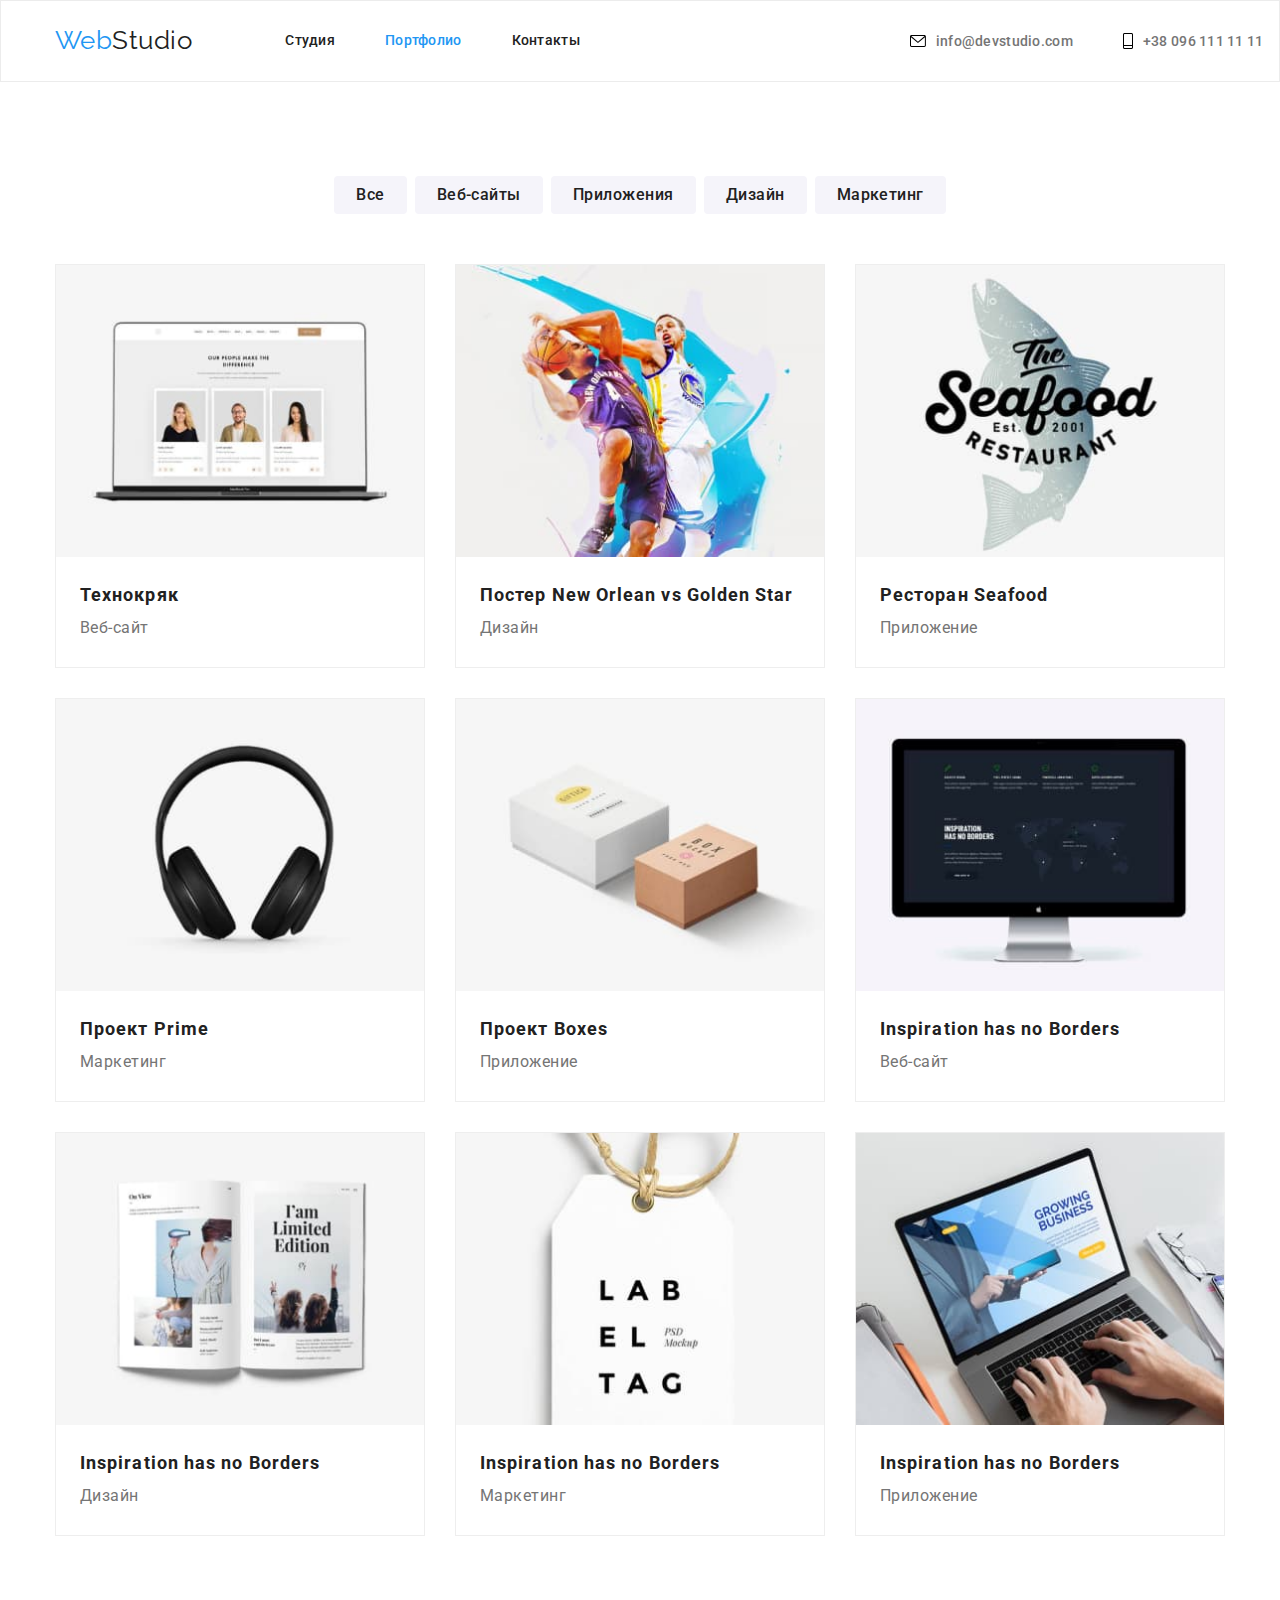
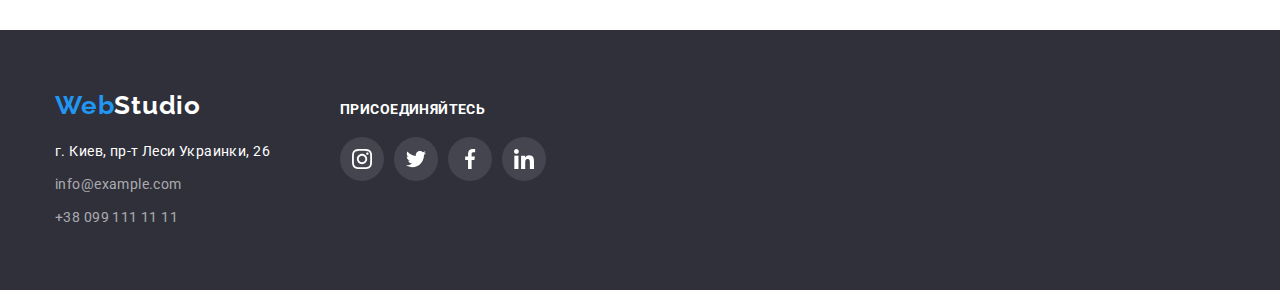
==== commit baf57790: "Correct mistakes" ====
--- a/portfolio.html
+++ b/portfolio.html
@@ -51,14 +51,15 @@
             <ul class="portfolio-list list ">
                 <li class="portfolio-list-item"> 
                 <a href="" class="portfolio-title">
-                <img src="./images/img11.jpg" alt="Первая ссылка" width="370" height="404"></a>
+                <img src="./images/img11.jpg" alt="Первая ссылка" width="370" height="404">
                 <div class="img-section">
                   <h2 class="text-img">Технокряк</h2>
                   <p class="portfolio-list-text"> Веб-сайт</p>
                 </div>
-                </li>
-               
-                <li class="portfolio-list-item"> </span> 
+                </a>
+                </li>
+               
+                <li class="portfolio-list-item"> 
                  <a href="" class="portfolio-title"> <span lang="en"></span>
                 <img src="./images/img-22.jpg" alt="Вторая" width="370" height="404">
                 <div class="img-section">
@@ -69,13 +70,12 @@
                 </li>
                
                 <li class="portfolio-list-item"> <a href="" class="portfolio-title"> <span lang="en"></span> 
-                <a><img src="./images/img-9.jpg" alt="Третья" width="370" height="404">
+                <a href="" class="portfolio-title"><img src="./images/img-9.jpg" alt="Третья" width="370" height="404">
                 <div class="img-section">
                     <h2 class="text-img">Ресторан Seafood</h2>
                     <p class="portfolio-list-text"> Приложение</p>
                 </div>
                 </a>
-                
                 </li>
                
                 <li class="portfolio-list-item"> <a href="" class="portfolio-title "> <span class="visually-hidden" lang="en">Prime</span> 
--- a/css/styles.css
+++ b/css/styles.css
@@ -174,10 +174,6 @@
   line-height: 16px;
 }
 
-.links .mail {
-  color: var(--accent-color);
-}
-
 .contacts-header {
   font-weight: 500;
   font-size: 14px;
@@ -193,10 +189,6 @@
   margin-right: 10px;
 }
 
-.mail-icon {
-  fill: var(--accent-color);
-}
-
 .contacts-header .contacts-icon:hover,
 .contacts-header .contacts-icon:focus {
   fill: var(--accent-hover-color);
@@ -204,6 +196,7 @@
 
 .contacts-header:hover,
 .contacts-header:focus {
+  fill: var(--accent-color);
   color: var(--accent-color);
 }
 
@@ -383,7 +376,6 @@
 .social-list-icon {
   display: flex;
   justify-content: center;
-  margin-bottom: 30px;
 }
 
 .social-icons-list:hover,
@@ -437,7 +429,6 @@
   text-align: center;
   letter-spacing: 0.03em;
   color: var(--title-text-color);
-  padding-top: 30px;
   padding-bottom: 10px;
 }
 
@@ -464,42 +455,37 @@
   content: none;
 }
 
-.list-companies {
+.list-companies:last-child {
+  margin-right: 0;
+}
+
+.icon-company {
+  fill: #afb1b8;
+}
+
+.links-companies:hover .icon-company,
+.links-companies:focus .icon-company {
+  fill: var(--accent-color);
+}
+
+.links-companies:hover,
+.links-companies:focus {
+  border-color: var(--accent-color);
+}
+
+.companies {
+  display: flex;
+  justify-content: space-between;
+}
+
+.links-companies {
+  display: flex;
+  justify-content: center;
   border: 1px solid #afb1b8;
   box-sizing: border-box;
   border-radius: 4px;
-  width: 170px;
-  height: 92px;
   margin-right: 30px;
   padding: 16px 32px;
-}
-
-.list-companies:last-child {
-  margin-right: 0;
-}
-
-.icon-company {
-  fill: #afb1b8;
-}
-
-.links-companies:hover .icon-company,
-.links-companies:focus .icon-company {
-  fill: var(--accent-color);
-}
-
-.list-companies:hover,
-.list-companies:focus {
-  border-color: var(--accent-color);
-}
-
-.companies {
-  display: flex;
-  justify-content: space-between;
-}
-
-.links-companies {
-  display: flex;
-  justify-content: center;
 }
 
 /* FOOTTER */
@@ -526,11 +512,15 @@
 
 .social-list-icon-adress {
   display: flex;
-  margin-top: 20px;
+  margin-left: 70px;
 }
 
 .social-list-icons-footer {
   margin-right: 10px;
+}
+
+.social-list-icons-footer:last-child {
+  margin-right: 0;
 }
 
 .logo-footer {
@@ -589,8 +579,9 @@
   color: rgba(255, 255, 255, 0.6);
 }
 
-.adress-links {
+.adress-link {
   margin-left: 70px;
+  margin-bottom: 20px;
 }
 
 .adress-link {
@@ -602,6 +593,11 @@
   letter-spacing: 0.03em;
   text-transform: uppercase;
   color: #ffffff;
+}
+
+.cards {
+  padding-top: 30px;
+  padding-bottom: 30px;
 }
 
 .social-icons-footer {
@@ -721,6 +717,12 @@
   color: var(--main-text-color);
   background-color: #ffffff;
 }
+
+.portfolio-title:hover {
+  box-shadow: 0px 1px 1px rgba(0, 0, 0, 0.12), 0px 4px 4px rgba(0, 0, 0, 0.06),
+    1px 4px 6px rgba(0, 0, 0, 0.16);
+}
+
 .portfolio-list-item {
   background-color: #ffffff;
   border: 1px solid #eeeeee;
@@ -739,12 +741,6 @@
   margin-bottom: 0;
 }
 
-.portfolio-list-item:hover,
-.portfolio-list-item:focus {
-  box-shadow: 0px 1px 1px rgba(0, 0, 0, 0.12), 0px 4px 4px rgba(0, 0, 0, 0.06),
-    1px 4px 6px rgba(0, 0, 0, 0.16);
-}
-
 .portfolio-list-text {
   font-size: 16px;
   line-height: 1.9;
